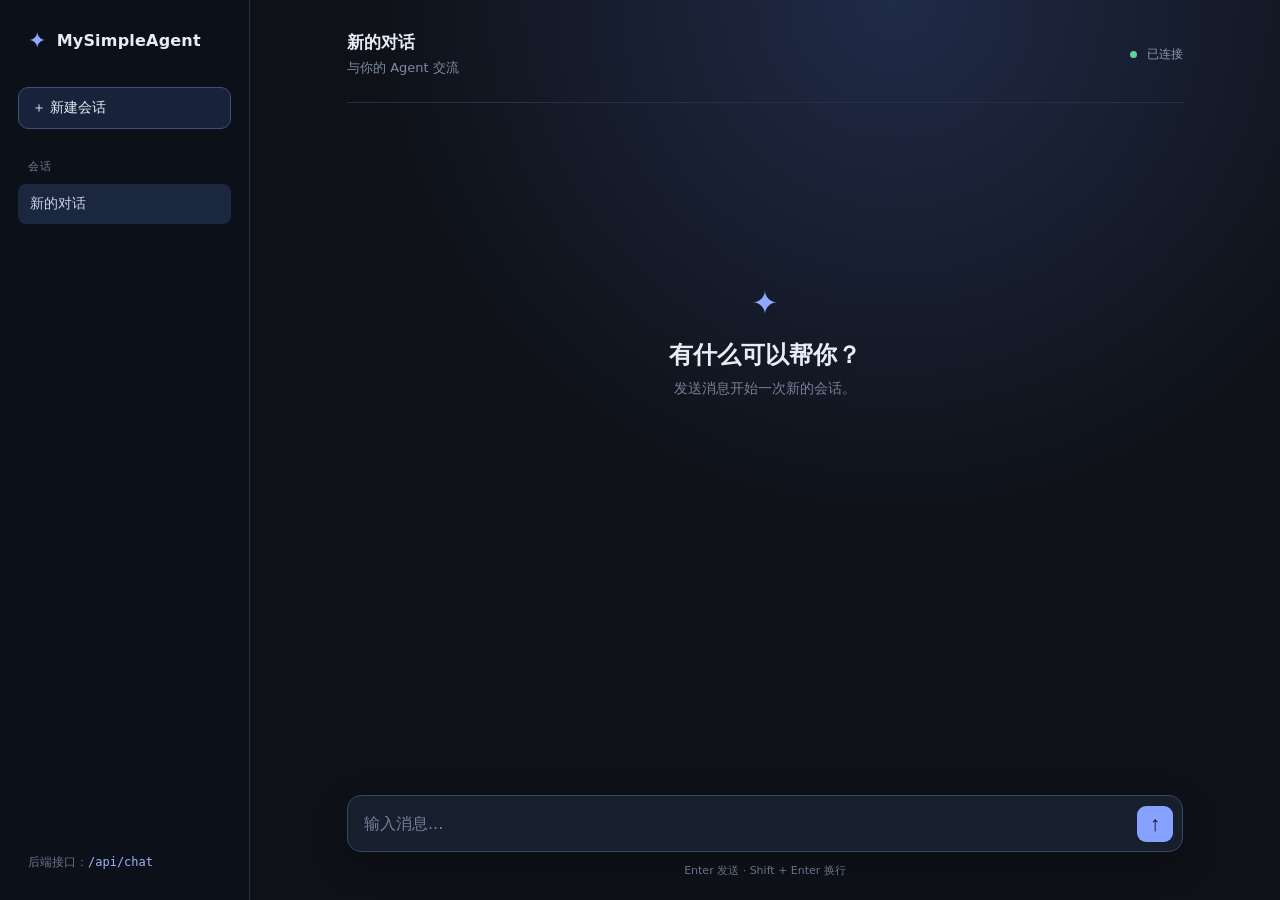
==== front/index.html @ 7f6884fb "add front and backend" ====
<!doctype html>
<html lang="zh-CN">
<head>
  <meta charset="UTF-8" />
  <meta name="viewport" content="width=device-width, initial-scale=1.0" />
  <title>MySimpleAgent</title>
  <link rel="stylesheet" href="./styles.css" />
</head>
<body>
  <main class="app-shell">
    <aside class="sidebar">
      <div class="brand"><span class="brand-mark">✦</span><span>MySimpleAgent</span></div>
      <button class="new-chat" id="new-chat">＋ 新建会话</button>
      <div class="sidebar-label">会话</div>
      <div class="conversation-item active">新的对话</div>
      <div class="sidebar-footer">后端接口：<code>/api/chat</code></div>
    </aside>

    <section class="chat-panel">
      <header class="chat-header">
        <div><h1>新的对话</h1><p>与你的 Agent 交流</p></div>
        <span class="status"><i></i> 已连接</span>
      </header>

      <div class="messages" id="messages">
        <div class="welcome"><div class="welcome-icon">✦</div><h2>有什么可以帮你？</h2><p>发送消息开始一次新的会话。</p></div>
      </div>

      <form class="composer" id="composer">
        <textarea id="message-input" rows="1" placeholder="输入消息..." aria-label="消息"></textarea>
        <button type="submit" id="send-button" aria-label="发送">↑</button>
      </form>
      <p class="hint">Enter 发送 · Shift + Enter 换行</p>
    </section>
  </main>
  <script src="./app.js"></script>
</body>
</html>
---- front/styles.css ----
:root { color-scheme: dark; font-family: Inter, ui-sans-serif, system-ui, sans-serif; background: #0e1117; color: #e8edf5; }
* { box-sizing: border-box; }
body { margin: 0; min-height: 100vh; background: radial-gradient(circle at 70% 0%, #202b48 0, #0e1117 42%); }
.app-shell { display: flex; min-height: 100vh; max-width: 1440px; margin: auto; }
.sidebar { width: 250px; padding: 28px 18px; border-right: 1px solid #273043; background: rgba(12, 16, 25, .76); display: flex; flex-direction: column; }
.brand { display: flex; gap: 10px; align-items: center; font-weight: 700; letter-spacing: .2px; margin: 0 10px 34px; }
.brand-mark, .welcome-icon { color: #8ea9ff; font-size: 22px; }
.new-chat { width: 100%; border: 1px solid #3d4f75; border-radius: 10px; background: #18233b; color: #e8edf5; padding: 11px 13px; text-align: left; cursor: pointer; font-size: 14px; }
.new-chat:hover { background: #203052; }
.sidebar-label { color: #74809a; font-size: 11px; text-transform: uppercase; letter-spacing: 1.4px; margin: 30px 10px 10px; }
.conversation-item { border-radius: 8px; padding: 11px 12px; color: #cbd5e8; background: #1b263f; font-size: 14px; }
.sidebar-footer { margin-top: auto; color: #68738b; font-size: 12px; line-height: 1.6; padding: 0 10px; }
code { color: #9eb4ff; }
.chat-panel { width: min(900px, 100%); margin: auto; min-height: 100vh; display: flex; flex-direction: column; padding: 0 32px; }
.chat-header { display: flex; align-items: center; justify-content: space-between; padding: 31px 0 25px; border-bottom: 1px solid #273043; }
h1 { font-size: 17px; margin: 0 0 5px; } .chat-header p { margin: 0; color: #7f8ba3; font-size: 13px; }
.status { color: #8c9bb5; font-size: 12px; } .status i { display: inline-block; width: 7px; height: 7px; border-radius: 50%; background: #5ed39a; margin-right: 6px; }
.messages { flex: 1; overflow: auto; padding: 46px 8px 28px; }
.welcome { text-align: center; margin: 15vh auto 0; color: #758198; } .welcome-icon { font-size: 32px; margin-bottom: 17px; } .welcome h2 { color: #e8edf5; font-size: 24px; margin: 0 0 9px; } .welcome p { margin: 0; font-size: 14px; }
.message { display: flex; gap: 13px; margin: 0 auto 24px; max-width: 760px; line-height: 1.65; font-size: 15px; } .avatar { flex: 0 0 30px; height: 30px; display: grid; place-items: center; border-radius: 9px; background: #263657; color: #afc0ff; font-size: 13px; } .message.user .avatar { background: #29302e; color: #8de1b2; } .message-body { white-space: pre-wrap; padding-top: 3px; }
.composer { display: flex; gap: 10px; border: 1px solid #3a465e; border-radius: 14px; background: #171e2c; padding: 9px; box-shadow: 0 12px 35px rgba(0,0,0,.22); } textarea { flex: 1; resize: none; border: 0; outline: 0; background: transparent; color: #edf2fb; padding: 9px 7px; font: inherit; max-height: 140px; } textarea::placeholder { color: #74809a; } .composer button { align-self: flex-end; border: 0; border-radius: 9px; width: 36px; height: 36px; background: #86a1ff; color: #111827; font-size: 21px; cursor: pointer; } .composer button:disabled { opacity: .5; cursor: wait; }
.hint { text-align: center; color: #66738c; font-size: 11px; margin: 11px 0 22px; }
@media (max-width: 700px) { .sidebar { display: none; } .chat-panel { padding: 0 16px; } }
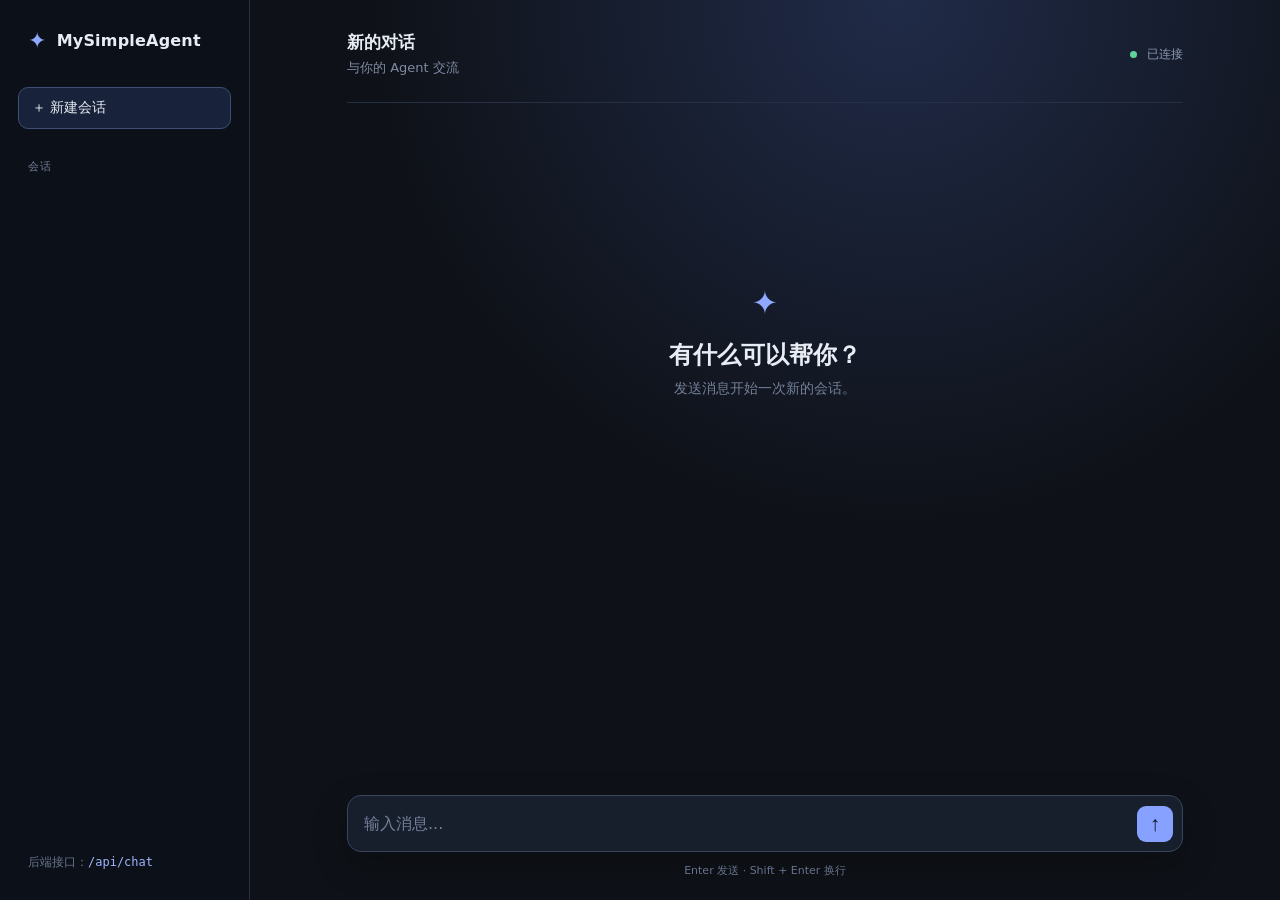
==== commit 5dfd1448: "refactor backend and add checkpoint" ====
--- a/front/index.html
+++ b/front/index.html
@@ -12,7 +12,7 @@
       <div class="brand"><span class="brand-mark">✦</span><span>MySimpleAgent</span></div>
       <button class="new-chat" id="new-chat">＋ 新建会话</button>
       <div class="sidebar-label">会话</div>
-      <div class="conversation-item active">新的对话</div>
+      <div class="conversation-list" id="conversation-list"></div>
       <div class="sidebar-footer">后端接口：<code>/api/chat</code></div>
     </aside>
 
--- a/front/styles.css
+++ b/front/styles.css
@@ -8,7 +8,7 @@
 .new-chat { width: 100%; border: 1px solid #3d4f75; border-radius: 10px; background: #18233b; color: #e8edf5; padding: 11px 13px; text-align: left; cursor: pointer; font-size: 14px; }
 .new-chat:hover { background: #203052; }
 .sidebar-label { color: #74809a; font-size: 11px; text-transform: uppercase; letter-spacing: 1.4px; margin: 30px 10px 10px; }
-.conversation-item { border-radius: 8px; padding: 11px 12px; color: #cbd5e8; background: #1b263f; font-size: 14px; }
+.conversation-list { display: grid; gap: 5px; } .conversation-item { width: 100%; border: 0; text-align: left; border-radius: 8px; padding: 11px 12px; color: #cbd5e8; background: #1b263f; font-size: 14px; cursor: pointer; overflow: hidden; text-overflow: ellipsis; white-space: nowrap; } .conversation-item:hover { background: #263657; }
 .sidebar-footer { margin-top: auto; color: #68738b; font-size: 12px; line-height: 1.6; padding: 0 10px; }
 code { color: #9eb4ff; }
 .chat-panel { width: min(900px, 100%); margin: auto; min-height: 100vh; display: flex; flex-direction: column; padding: 0 32px; }
@@ -18,6 +18,9 @@
 .messages { flex: 1; overflow: auto; padding: 46px 8px 28px; }
 .welcome { text-align: center; margin: 15vh auto 0; color: #758198; } .welcome-icon { font-size: 32px; margin-bottom: 17px; } .welcome h2 { color: #e8edf5; font-size: 24px; margin: 0 0 9px; } .welcome p { margin: 0; font-size: 14px; }
 .message { display: flex; gap: 13px; margin: 0 auto 24px; max-width: 760px; line-height: 1.65; font-size: 15px; } .avatar { flex: 0 0 30px; height: 30px; display: grid; place-items: center; border-radius: 9px; background: #263657; color: #afc0ff; font-size: 13px; } .message.user .avatar { background: #29302e; color: #8de1b2; } .message-body { white-space: pre-wrap; padding-top: 3px; }
+.edit-message { margin-left: auto; align-self: center; border: 0; border-radius: 6px; padding: 4px 7px; background: #263657; color: #aab9dd; cursor: pointer; font-size: 11px; opacity: .7; } .edit-message:hover { opacity: 1; }
+.edit-input { display: block; width: min(600px, 100%); min-height: 60px; resize: vertical; border: 1px solid #586b9b; border-radius: 8px; outline: 0; padding: 8px; background: #111827; color: #edf2fb; font: inherit; } .edit-actions { display: flex; gap: 7px; margin-top: 7px; } .edit-actions button { border: 0; border-radius: 6px; padding: 5px 10px; cursor: pointer; font-size: 12px; } .edit-save { background: #86a1ff; color: #111827; } .edit-cancel { background: #263657; color: #cbd5e8; }
+.tool-event { display: flex; gap: 8px; align-items: baseline; max-width: 760px; margin: -10px auto 18px; padding: 9px 12px; border-left: 2px solid #586b9b; color: #8e9bb4; background: rgba(30, 42, 68, .45); font-size: 12px; line-height: 1.5; } .tool-icon { color: #9db2ff; } .tool-label { color: #b6c4e4; } .tool-content { color: #7f8ba3; white-space: pre-wrap; overflow-wrap: anywhere; }
 .composer { display: flex; gap: 10px; border: 1px solid #3a465e; border-radius: 14px; background: #171e2c; padding: 9px; box-shadow: 0 12px 35px rgba(0,0,0,.22); } textarea { flex: 1; resize: none; border: 0; outline: 0; background: transparent; color: #edf2fb; padding: 9px 7px; font: inherit; max-height: 140px; } textarea::placeholder { color: #74809a; } .composer button { align-self: flex-end; border: 0; border-radius: 9px; width: 36px; height: 36px; background: #86a1ff; color: #111827; font-size: 21px; cursor: pointer; } .composer button:disabled { opacity: .5; cursor: wait; }
 .hint { text-align: center; color: #66738c; font-size: 11px; margin: 11px 0 22px; }
 @media (max-width: 700px) { .sidebar { display: none; } .chat-panel { padding: 0 16px; } }
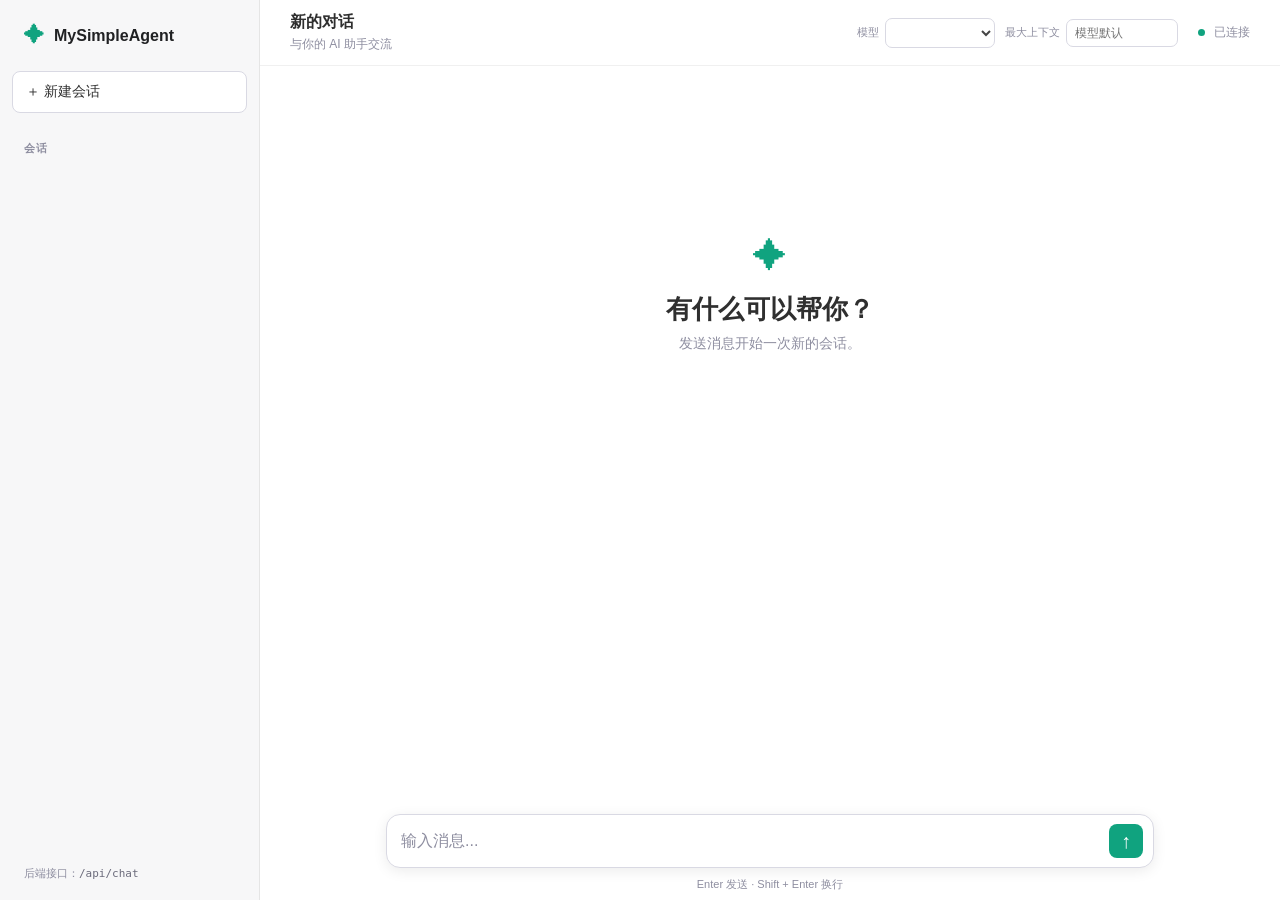
==== commit 97be7093: "change sytle and add threshold and hooks" ====
--- a/front/index.html
+++ b/front/index.html
@@ -18,8 +18,17 @@
 
     <section class="chat-panel">
       <header class="chat-header">
-        <div><h1>新的对话</h1><p>与你的 Agent 交流</p></div>
-        <span class="status"><i></i> 已连接</span>
+        <div><h1>新的对话</h1><p>与你的 AI 助手交流</p></div>
+        <div class="model-controls">
+          <label>模型
+            <select id="model-select" aria-label="选择模型"></select>
+          </label>
+          <label>最大上下文
+            <input id="max-context" type="number" min="1" placeholder="模型默认" aria-label="最大上下文" />
+          </label>
+          <span id="model-context-limit" class="model-context-limit"></span>
+          <span class="status"><i></i> 已连接</span>
+        </div>
       </header>
 
       <div class="messages" id="messages">
--- a/front/styles.css
+++ b/front/styles.css
@@ -1,26 +1,27 @@
-:root { color-scheme: dark; font-family: Inter, ui-sans-serif, system-ui, sans-serif; background: #0e1117; color: #e8edf5; }
+:root { color-scheme: light; font-family: -apple-system, BlinkMacSystemFont, "Segoe UI", sans-serif; color: #2f2f2f; background: #fff; }
 * { box-sizing: border-box; }
-body { margin: 0; min-height: 100vh; background: radial-gradient(circle at 70% 0%, #202b48 0, #0e1117 42%); }
-.app-shell { display: flex; min-height: 100vh; max-width: 1440px; margin: auto; }
-.sidebar { width: 250px; padding: 28px 18px; border-right: 1px solid #273043; background: rgba(12, 16, 25, .76); display: flex; flex-direction: column; }
-.brand { display: flex; gap: 10px; align-items: center; font-weight: 700; letter-spacing: .2px; margin: 0 10px 34px; }
-.brand-mark, .welcome-icon { color: #8ea9ff; font-size: 22px; }
-.new-chat { width: 100%; border: 1px solid #3d4f75; border-radius: 10px; background: #18233b; color: #e8edf5; padding: 11px 13px; text-align: left; cursor: pointer; font-size: 14px; }
-.new-chat:hover { background: #203052; }
-.sidebar-label { color: #74809a; font-size: 11px; text-transform: uppercase; letter-spacing: 1.4px; margin: 30px 10px 10px; }
-.conversation-list { display: grid; gap: 5px; } .conversation-item { width: 100%; border: 0; text-align: left; border-radius: 8px; padding: 11px 12px; color: #cbd5e8; background: #1b263f; font-size: 14px; cursor: pointer; overflow: hidden; text-overflow: ellipsis; white-space: nowrap; } .conversation-item:hover { background: #263657; }
-.sidebar-footer { margin-top: auto; color: #68738b; font-size: 12px; line-height: 1.6; padding: 0 10px; }
-code { color: #9eb4ff; }
-.chat-panel { width: min(900px, 100%); margin: auto; min-height: 100vh; display: flex; flex-direction: column; padding: 0 32px; }
-.chat-header { display: flex; align-items: center; justify-content: space-between; padding: 31px 0 25px; border-bottom: 1px solid #273043; }
-h1 { font-size: 17px; margin: 0 0 5px; } .chat-header p { margin: 0; color: #7f8ba3; font-size: 13px; }
-.status { color: #8c9bb5; font-size: 12px; } .status i { display: inline-block; width: 7px; height: 7px; border-radius: 50%; background: #5ed39a; margin-right: 6px; }
-.messages { flex: 1; overflow: auto; padding: 46px 8px 28px; }
-.welcome { text-align: center; margin: 15vh auto 0; color: #758198; } .welcome-icon { font-size: 32px; margin-bottom: 17px; } .welcome h2 { color: #e8edf5; font-size: 24px; margin: 0 0 9px; } .welcome p { margin: 0; font-size: 14px; }
-.message { display: flex; gap: 13px; margin: 0 auto 24px; max-width: 760px; line-height: 1.65; font-size: 15px; } .avatar { flex: 0 0 30px; height: 30px; display: grid; place-items: center; border-radius: 9px; background: #263657; color: #afc0ff; font-size: 13px; } .message.user .avatar { background: #29302e; color: #8de1b2; } .message-body { white-space: pre-wrap; padding-top: 3px; }
-.edit-message { margin-left: auto; align-self: center; border: 0; border-radius: 6px; padding: 4px 7px; background: #263657; color: #aab9dd; cursor: pointer; font-size: 11px; opacity: .7; } .edit-message:hover { opacity: 1; }
-.edit-input { display: block; width: min(600px, 100%); min-height: 60px; resize: vertical; border: 1px solid #586b9b; border-radius: 8px; outline: 0; padding: 8px; background: #111827; color: #edf2fb; font: inherit; } .edit-actions { display: flex; gap: 7px; margin-top: 7px; } .edit-actions button { border: 0; border-radius: 6px; padding: 5px 10px; cursor: pointer; font-size: 12px; } .edit-save { background: #86a1ff; color: #111827; } .edit-cancel { background: #263657; color: #cbd5e8; }
-.tool-event { display: flex; gap: 8px; align-items: baseline; max-width: 760px; margin: -10px auto 18px; padding: 9px 12px; border-left: 2px solid #586b9b; color: #8e9bb4; background: rgba(30, 42, 68, .45); font-size: 12px; line-height: 1.5; } .tool-icon { color: #9db2ff; } .tool-label { color: #b6c4e4; } .tool-content { color: #7f8ba3; white-space: pre-wrap; overflow-wrap: anywhere; }
-.composer { display: flex; gap: 10px; border: 1px solid #3a465e; border-radius: 14px; background: #171e2c; padding: 9px; box-shadow: 0 12px 35px rgba(0,0,0,.22); } textarea { flex: 1; resize: none; border: 0; outline: 0; background: transparent; color: #edf2fb; padding: 9px 7px; font: inherit; max-height: 140px; } textarea::placeholder { color: #74809a; } .composer button { align-self: flex-end; border: 0; border-radius: 9px; width: 36px; height: 36px; background: #86a1ff; color: #111827; font-size: 21px; cursor: pointer; } .composer button:disabled { opacity: .5; cursor: wait; }
-.hint { text-align: center; color: #66738c; font-size: 11px; margin: 11px 0 22px; }
-@media (max-width: 700px) { .sidebar { display: none; } .chat-panel { padding: 0 16px; } }
+body { margin: 0; min-height: 100vh; background: #fff; }
+button, textarea { font: inherit; }
+.app-shell { display: flex; min-height: 100vh; }
+.sidebar { width: 260px; flex: 0 0 260px; display: flex; flex-direction: column; padding: 14px 12px; background: #f7f7f8; border-right: 1px solid #e5e5e5; }
+.brand { display: flex; align-items: center; gap: 10px; padding: 10px 12px 24px; font-weight: 650; color: #202123; }
+.brand-mark, .welcome-icon { color: #10a37f; }.brand-mark { font-size: 20px; }
+.new-chat { width: 100%; padding: 11px 13px; border: 1px solid #d9d9e3; border-radius: 8px; background: #fff; color: #2f2f2f; text-align: left; cursor: pointer; font-size: 14px; }
+.new-chat:hover, .conversation-item:hover { background: #ececf1; }
+.sidebar-label { margin: 28px 12px 8px; color: #8e8ea0; font-size: 11px; font-weight: 600; letter-spacing: .08em; text-transform: uppercase; }
+.conversation-list { display: grid; gap: 2px; }.conversation-item { width: 100%; overflow: hidden; padding: 10px 12px; border: 0; border-radius: 7px; background: transparent; color: #454545; cursor: pointer; text-align: left; text-overflow: ellipsis; white-space: nowrap; font-size: 14px; }
+.sidebar-footer { margin-top: auto; padding: 18px 12px 4px; color: #8e8ea0; font-size: 11px; line-height: 1.5; } code { color: #6b6b7b; }
+.chat-panel { display: flex; flex: 1; min-width: 0; min-height: 100vh; flex-direction: column; }
+.chat-header { display: flex; align-items: center; justify-content: space-between; min-height: 62px; padding: 12px 30px; border-bottom: 1px solid #f0f0f0; }
+h1 { margin: 0; color: #2f2f2f; font-size: 16px; font-weight: 600; }.chat-header p { margin: 3px 0 0; color: #8e8ea0; font-size: 12px; }
+.model-controls { display: flex; align-items: center; gap: 10px; }.model-controls label { display: flex; align-items: center; gap: 6px; color: #8e8ea0; font-size: 11px; }.model-controls select, .model-controls input { min-width: 110px; padding: 6px 8px; border: 1px solid #d9d9e3; border-radius: 7px; outline: 0; background: #fff; color: #454545; font-size: 12px; }.model-controls input { width: 112px; min-width: 0; }.model-controls input:focus, .model-controls select:focus { border-color: #10a37f; }.model-context-limit { color: #8e8ea0; font-size: 11px; white-space: nowrap; }
+.status { color: #8e8ea0; font-size: 12px; }.status i { display: inline-block; width: 7px; height: 7px; margin-right: 6px; border-radius: 50%; background: #10a37f; }
+.messages { flex: 1; overflow: auto; padding: 36px 22px 150px; }.welcome { max-width: 620px; margin: 15vh auto 0; color: #8e8ea0; text-align: center; }.welcome-icon { margin-bottom: 16px; font-size: 34px; }.welcome h2 { margin: 0 0 8px; color: #2f2f2f; font-size: 26px; font-weight: 600; }.welcome p { margin: 0; font-size: 14px; }
+.message { display: flex; gap: 14px; max-width: 768px; margin: 0 auto 28px; line-height: 1.65; font-size: 15px; }.avatar { display: grid; flex: 0 0 30px; height: 30px; place-items: center; border-radius: 7px; background: #10a37f; color: #fff; font-size: 12px; }.message.user .avatar { background: #6e6e80; }.message-body { min-width: 0; padding-top: 3px; white-space: pre-wrap; overflow-wrap: anywhere; }.message.user .message-body { padding: 10px 14px; border-radius: 12px; background: #f7f7f8; }
+.edit-message { align-self: center; margin-left: auto; padding: 4px 8px; border: 0; border-radius: 6px; background: transparent; color: #8e8ea0; cursor: pointer; font-size: 11px; opacity: 0; }.message.user:hover .edit-message, .edit-message:focus { opacity: 1; }.edit-message:hover { background: #ececf1; color: #2f2f2f; }
+.edit-input { display: block; width: min(600px, 100%); min-height: 60px; resize: vertical; padding: 10px; border: 1px solid #10a37f; border-radius: 8px; outline: 0; background: #fff; color: #2f2f2f; }.edit-actions { display: flex; gap: 7px; margin-top: 7px; }.edit-actions button { padding: 5px 10px; border: 0; border-radius: 6px; cursor: pointer; font-size: 12px; }.edit-save { background: #10a37f; color: #fff; }.edit-cancel { background: #ececf1; color: #454545; }
+.tool-event { display: flex; gap: 8px; align-items: baseline; max-width: 768px; margin: -8px auto 20px; padding: 10px 13px; border-left: 3px solid #d1d1d8; background: #f7f7f8; color: #8e8ea0; font-size: 12px; line-height: 1.5; }.tool-icon { color: #10a37f; }.tool-label { color: #5c5c68; }.tool-content { color: #8e8ea0; white-space: pre-wrap; overflow-wrap: anywhere; }
+.composer { position: fixed; right: max(22px, calc((100vw - 1040px) / 2)); bottom: 32px; left: calc(260px + max(22px, (100vw - 1040px) / 2)); display: flex; gap: 10px; max-width: 768px; margin: 0 auto; padding: 9px 10px 9px 14px; border: 1px solid #d9d9e3; border-radius: 14px; background: #fff; box-shadow: 0 3px 14px rgba(0, 0, 0, .08); }
+textarea { flex: 1; max-height: 140px; padding: 7px 0; border: 0; outline: 0; resize: none; background: transparent; color: #2f2f2f; } textarea::placeholder { color: #8e8ea0; }.composer button { align-self: flex-end; width: 34px; height: 34px; border: 0; border-radius: 8px; background: #10a37f; color: #fff; cursor: pointer; font-size: 20px; line-height: 1; }.composer button:hover { background: #0d8f6f; }.composer button:disabled { cursor: wait; opacity: .5; }
+.hint { position: fixed; right: 0; bottom: 8px; left: 260px; margin: 0; color: #8e8ea0; text-align: center; font-size: 11px; }
+@media (max-width: 700px) { .sidebar { display: none; }.chat-header { align-items: flex-start; gap: 10px; padding: 12px 16px; }.model-controls { flex-wrap: wrap; justify-content: flex-end; }.model-controls label { font-size: 0; }.model-controls select, .model-controls input { font-size: 12px; }.status { display: none; }.messages { padding-right: 16px; padding-left: 16px; }.composer { right: 12px; bottom: 28px; left: 12px; }.hint { bottom: 7px; left: 0; } }
